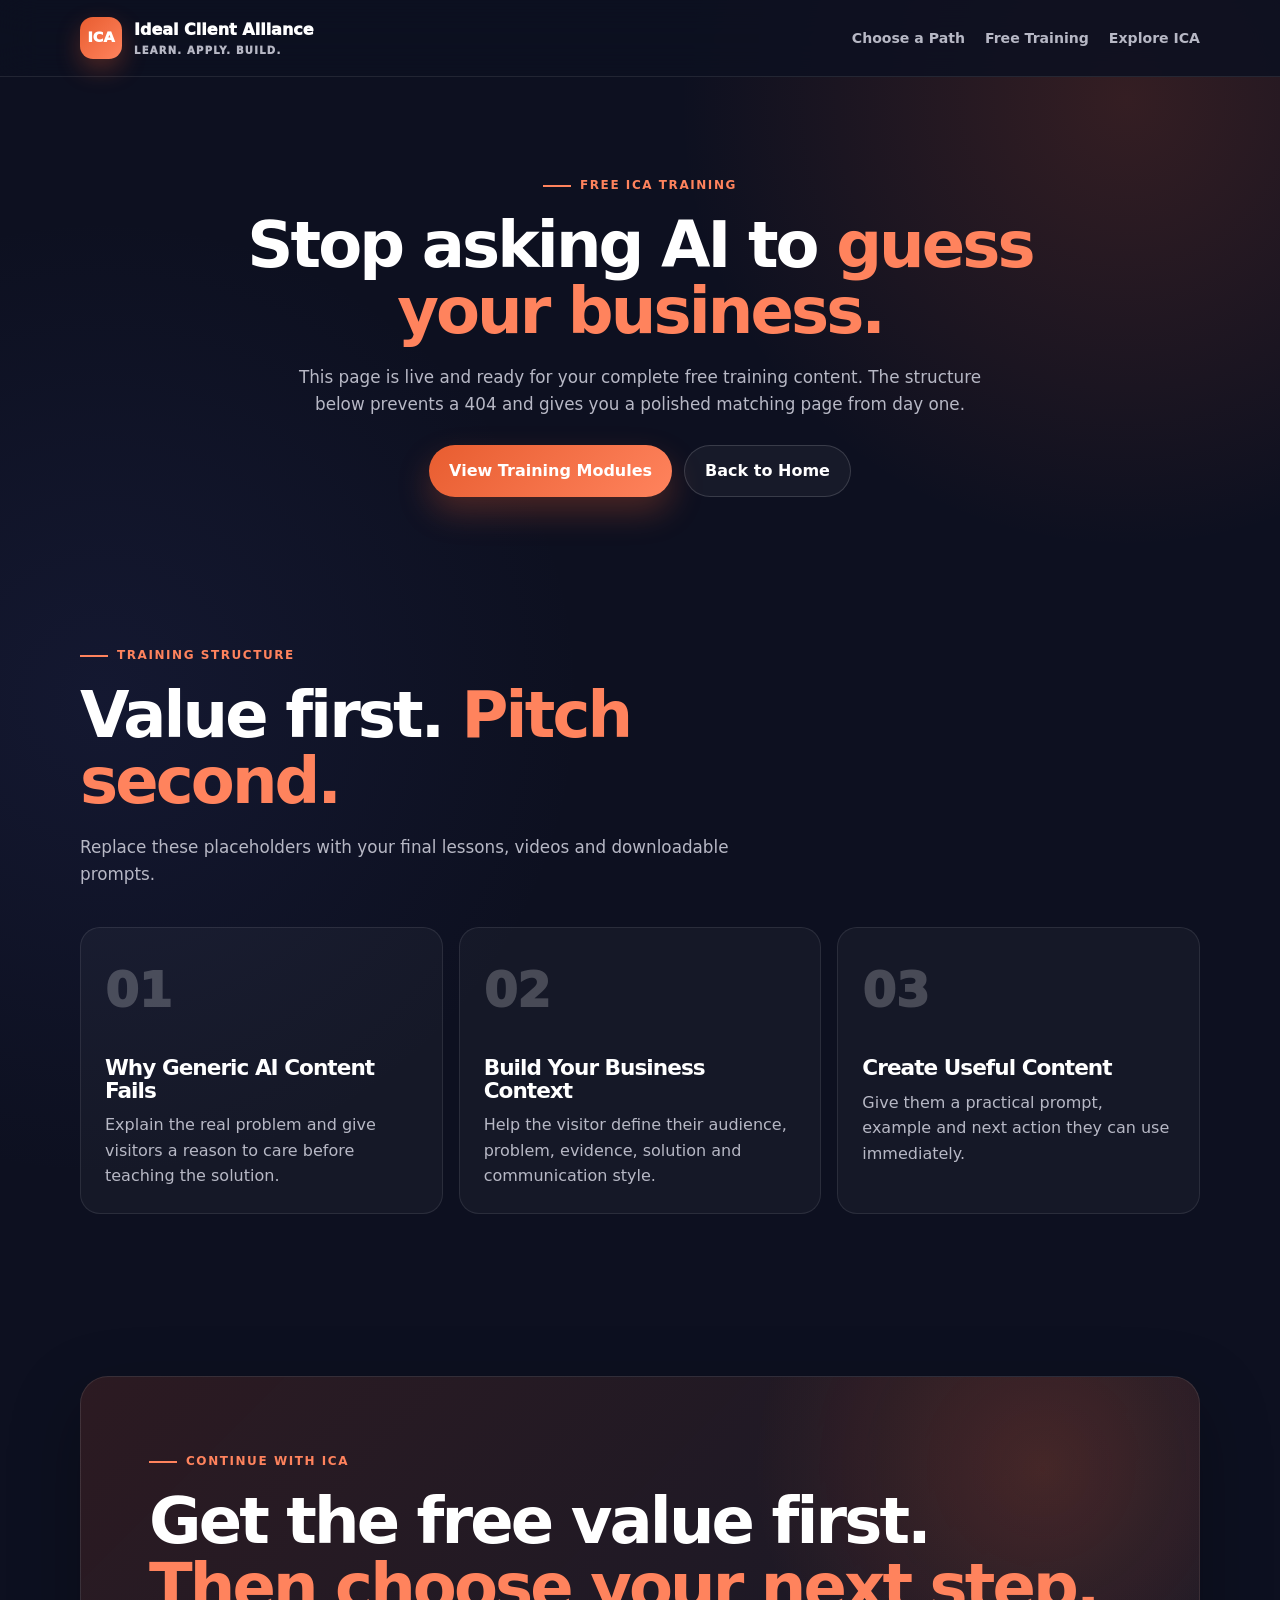
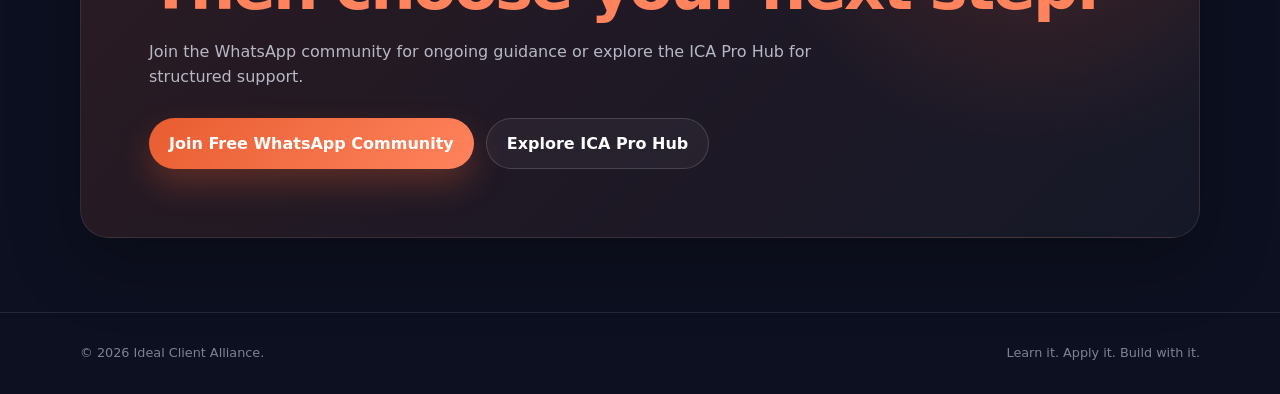
==== free-training.html @ 01053ea8 "Add files via upload" ====
<!DOCTYPE html>
<html lang="en">
<head>
  <meta charset="UTF-8">
  <meta name="viewport" content="width=device-width, initial-scale=1">
  <meta name="description" content="Free ICA AI training page.">
  <title>Free AI Training | Ideal Client Alliance</title>
  <link rel="stylesheet" href="css/styles.css">
  <script src="js/main.js" defer></script>
</head>
<body>
<header class="header">
  <div class="container nav">
    <a class="brand" href="index.html">
      <span class="brand-mark">ICA</span>
      <span>
        Ideal Client Alliance
        <small>Learn. Apply. Build.</small>
      </span>
    </a>

    <nav class="nav-links" aria-label="Main navigation">
      <a href="index.html#choose">Choose a Path</a>
      <a href="free-training.html">Free Training</a>
      <a href="explore-ica.html">Explore ICA</a>
    </nav>

    <button class="mobile-menu-button" type="button" aria-label="Open menu" aria-expanded="false">
      ☰
    </button>
  </div>
</header>

<main>
  <section class="page-hero">
    <div class="container">
      <span class="eyebrow">Free ICA training</span>
      <h1 class="section-title">Stop asking AI to <span class="orange">guess your business.</span></h1>
      <p class="section-copy">
        This page is live and ready for your complete free training content. The structure below prevents a 404
        and gives you a polished matching page from day one.
      </p>
      <div class="hero-actions" style="justify-content:center;">
        <a class="button button-primary" href="#training-modules">View Training Modules</a>
        <a class="button button-secondary" href="index.html">Back to Home</a>
      </div>
    </div>
  </section>

  <section class="section" id="training-modules">
    <div class="container">
      <span class="eyebrow">Training structure</span>
      <h2 class="section-title">Value first. <span class="orange">Pitch second.</span></h2>
      <p class="section-copy">
        Replace these placeholders with your final lessons, videos and downloadable prompts.
      </p>

      <div class="placeholder-grid">
        <article class="placeholder-card">
          <span>01</span>
          <h3>Why Generic AI Content Fails</h3>
          <p>Explain the real problem and give visitors a reason to care before teaching the solution.</p>
        </article>

        <article class="placeholder-card">
          <span>02</span>
          <h3>Build Your Business Context</h3>
          <p>Help the visitor define their audience, problem, evidence, solution and communication style.</p>
        </article>

        <article class="placeholder-card">
          <span>03</span>
          <h3>Create Useful Content</h3>
          <p>Give them a practical prompt, example and next action they can use immediately.</p>
        </article>
      </div>
    </div>
  </section>

  <section class="cta-section">
    <div class="container">
      <div class="cta-card glass">
        <span class="eyebrow">Continue with ICA</span>
        <h2>Get the free value first.<br><span class="orange">Then choose your next step.</span></h2>
        <p>
          Join the WhatsApp community for ongoing guidance or explore the ICA Pro Hub for structured support.
        </p>
        <div class="hero-actions">
          <a class="button button-primary" href="https://chat.whatsapp.com/ElAxhWWs9pXEI2l2cNnXFE?s=cl&p=i&ilr=4" target="_blank" rel="noopener">Join Free WhatsApp Community</a>
          <a class="button button-secondary" href="https://stan.store/lrmobi" target="_blank" rel="noopener">Explore ICA Pro Hub</a>
        </div>
      </div>
    </div>
  </section>
</main>

<footer class="footer">
  <div class="container footer-inner">
    <span>© <span data-year></span> Ideal Client Alliance.</span>
    <span>Learn it. Apply it. Build with it.</span>
  </div>
</footer>
</body>
</html>
---- css/styles.css ----
/* =========================================================
   ICA WEBSITE — SHARED STYLES
   ========================================================= */

:root {
  --deep: #0d1020;
  --navy: #1a1a2e;
  --panel: #17192c;
  --orange: #e85d30;
  --orange-light: #ff835d;
  --white: #ffffff;
  --grey: #b7b8c5;
  --grey-dark: #7f8192;
  --green: #5dd39e;
  --blue: #59a7ff;
  --border: rgba(255, 255, 255, 0.09);
  --container: 1120px;
  --shadow: 0 24px 70px rgba(0, 0, 0, 0.28);
}

* {
  box-sizing: border-box;
  margin: 0;
  padding: 0;
}

html {
  scroll-behavior: smooth;
}

body {
  min-height: 100vh;
  overflow-x: hidden;
  background:
    radial-gradient(circle at 88% 5%, rgba(232, 93, 48, 0.18), transparent 28rem),
    radial-gradient(circle at 8% 35%, rgba(70, 82, 170, 0.12), transparent 30rem),
    var(--deep);
  color: var(--white);
  font-family: Inter, ui-sans-serif, system-ui, -apple-system, BlinkMacSystemFont, "Segoe UI", sans-serif;
  line-height: 1.6;
}

a {
  color: inherit;
  text-decoration: none;
}

button,
input,
textarea {
  font: inherit;
}

img {
  display: block;
  max-width: 100%;
}

.container {
  width: min(calc(100% - 36px), var(--container));
  margin-inline: auto;
}

.header {
  position: sticky;
  top: 0;
  z-index: 50;
  border-bottom: 1px solid var(--border);
  background: rgba(13, 16, 32, 0.88);
  backdrop-filter: blur(18px);
  -webkit-backdrop-filter: blur(18px);
}

.nav {
  display: flex;
  min-height: 76px;
  align-items: center;
  justify-content: space-between;
  gap: 20px;
}

.brand {
  display: inline-flex;
  align-items: center;
  gap: 12px;
  font-weight: 950;
}

.brand-mark {
  display: grid;
  width: 42px;
  height: 42px;
  place-items: center;
  border-radius: 13px;
  background: linear-gradient(135deg, var(--orange), var(--orange-light));
  box-shadow: 0 10px 24px rgba(232, 93, 48, 0.3);
  font-size: 0.9rem;
}

.brand small {
  display: block;
  color: var(--grey);
  font-size: 0.63rem;
  letter-spacing: 0.12em;
  text-transform: uppercase;
}

.nav-links {
  display: flex;
  align-items: center;
  gap: 20px;
  color: var(--grey);
  font-size: 0.88rem;
  font-weight: 800;
}

.nav-links a:hover {
  color: var(--white);
}

.mobile-menu-button {
  display: none;
  width: 44px;
  height: 44px;
  place-items: center;
  border: 1px solid var(--border);
  border-radius: 12px;
  background: rgba(255,255,255,.05);
  color: var(--white);
  cursor: pointer;
}

.button {
  display: inline-flex;
  min-height: 50px;
  align-items: center;
  justify-content: center;
  gap: 9px;
  border: 0;
  border-radius: 999px;
  padding: 12px 20px;
  font-weight: 900;
  transition: transform 0.18s ease, box-shadow 0.18s ease, background 0.18s ease;
}

.button:hover {
  transform: translateY(-2px);
}

.button-primary {
  background: linear-gradient(135deg, var(--orange), var(--orange-light));
  color: var(--white);
  box-shadow: 0 15px 32px rgba(232, 93, 48, 0.28);
}

.button-secondary {
  border: 1px solid rgba(255, 255, 255, 0.15);
  background: rgba(255, 255, 255, 0.045);
  color: var(--white);
}

.eyebrow {
  display: inline-flex;
  align-items: center;
  gap: 9px;
  margin-bottom: 16px;
  color: var(--orange-light);
  font-size: 0.75rem;
  font-weight: 900;
  letter-spacing: 0.13em;
  text-transform: uppercase;
}

.eyebrow::before {
  width: 28px;
  height: 2px;
  background: currentColor;
  content: "";
}

.orange {
  color: var(--orange-light);
}

h1,
h2,
h3 {
  line-height: 1.04;
  letter-spacing: -0.045em;
}

.section {
  padding: 88px 0;
}

.section-title {
  max-width: 820px;
  font-size: clamp(2.2rem, 5vw, 4.5rem);
}

.section-copy {
  max-width: 720px;
  margin-top: 19px;
  color: var(--grey);
  font-size: 1.05rem;
}

.glass {
  border: 1px solid var(--border);
  background: linear-gradient(145deg, rgba(255, 255, 255, 0.07), rgba(255, 255, 255, 0.025));
  box-shadow: var(--shadow);
}

.hero {
  padding: 82px 0 46px;
}

.hero-grid {
  display: grid;
  grid-template-columns: 1.05fr 0.95fr;
  align-items: center;
  gap: 56px;
}

.hero h1 {
  font-size: clamp(3.2rem, 7.4vw, 6.6rem);
  letter-spacing: -0.075em;
}

.hero p {
  max-width: 660px;
  margin-top: 24px;
  color: var(--grey);
  font-size: 1.14rem;
}

.hero-actions {
  display: flex;
  flex-wrap: wrap;
  gap: 12px;
  margin-top: 28px;
}

.hero-visual {
  position: relative;
  min-height: 480px;
  overflow: hidden;
  border-radius: 30px;
}

.hero-visual img {
  width: 100%;
  height: 480px;
  object-fit: cover;
  object-position: center top;
}

.hero-visual::after {
  position: absolute;
  inset: auto 0 0;
  height: 55%;
  background: linear-gradient(to top, rgba(7, 9, 20, 0.98), transparent);
  content: "";
}

.hero-caption {
  position: absolute;
  z-index: 2;
  right: 24px;
  bottom: 22px;
  left: 24px;
}

.hero-caption small {
  color: var(--orange-light);
  font-size: 0.68rem;
  font-weight: 900;
  letter-spacing: 0.11em;
  text-transform: uppercase;
}

.hero-caption h3 {
  margin-top: 5px;
  font-size: 1.55rem;
}

.choose {
  padding: 42px 0 92px;
}

.choose-head {
  text-align: center;
}

.choose-head .section-title,
.choose-head .section-copy {
  margin-inline: auto;
}

.choice-grid {
  display: grid;
  grid-template-columns: repeat(4, 1fr);
  gap: 15px;
  margin-top: 42px;
}

.choice-card {
  position: relative;
  display: flex;
  min-height: 210px;
  flex-direction: column;
  border: 1px solid var(--border);
  border-radius: 20px;
  background: rgba(255, 255, 255, 0.035);
  padding: 22px;
  transition: transform 0.18s ease, border-color 0.18s ease, background 0.18s ease;
}

.choice-card:hover {
  transform: translateY(-6px);
  border-color: rgba(232, 93, 48, 0.38);
  background: rgba(232, 93, 48, 0.075);
}

.choice-icon {
  display: grid;
  width: 52px;
  height: 52px;
  place-items: center;
  border-radius: 16px;
  background: rgba(232, 93, 48, 0.13);
  color: var(--orange-light);
  font-size: 1.45rem;
}

.choice-card.green .choice-icon {
  background: rgba(93, 211, 158, 0.12);
  color: var(--green);
}

.choice-card.blue .choice-icon {
  background: rgba(89, 167, 255, 0.12);
  color: var(--blue);
}

.choice-card h3 {
  margin-top: 25px;
  font-size: 1.2rem;
}

.choice-card p {
  margin-top: 8px;
  color: var(--grey);
  font-size: 0.87rem;
}

.choice-arrow {
  position: absolute;
  right: 18px;
  bottom: 17px;
  color: var(--orange-light);
  font-weight: 950;
}

.proof-grid {
  display: grid;
  grid-template-columns: repeat(3, 1fr);
  gap: 14px;
  margin-top: 35px;
}

.proof-card {
  border: 1px solid var(--border);
  border-radius: 17px;
  background: rgba(255, 255, 255, 0.025);
  padding: 18px;
  text-align: center;
}

.proof-card span {
  display: block;
  margin-top: 4px;
  color: var(--grey);
  font-size: 0.82rem;
}

.cta-section {
  padding: 74px 0;
}

.cta-card {
  overflow: hidden;
  border-radius: 28px;
  padding: clamp(30px, 7vw, 68px);
  background:
    radial-gradient(circle at 86% 20%, rgba(232, 93, 48, 0.2), transparent 18rem),
    linear-gradient(135deg, rgba(232, 93, 48, 0.14), rgba(255, 255, 255, 0.035));
}

.cta-card h2 {
  font-size: clamp(2.2rem, 5vw, 4.5rem);
}

.cta-card p {
  max-width: 680px;
  margin-top: 18px;
  color: var(--grey);
}

.page-hero {
  padding: 92px 0 54px;
  text-align: center;
}

.page-hero .section-title,
.page-hero .section-copy {
  margin-inline: auto;
}

.placeholder-grid {
  display: grid;
  grid-template-columns: repeat(3, 1fr);
  gap: 16px;
  margin-top: 40px;
}

.placeholder-card {
  min-height: 230px;
  border: 1px solid var(--border);
  border-radius: 20px;
  background: rgba(255,255,255,.035);
  padding: 24px;
}

.placeholder-card span {
  color: rgba(255,255,255,.22);
  font-size: 3rem;
  font-weight: 950;
}

.placeholder-card h3 {
  margin-top: 28px;
  font-size: 1.35rem;
}

.placeholder-card p {
  margin-top: 10px;
  color: var(--grey);
}

.footer {
  border-top: 1px solid var(--border);
  padding: 30px 0;
  color: var(--grey-dark);
  font-size: 0.8rem;
}

.footer-inner {
  display: flex;
  justify-content: space-between;
  gap: 20px;
}

@media (max-width: 980px) {
  .hero-grid {
    grid-template-columns: 1fr;
  }

  .hero-visual {
    max-width: 650px;
  }

  .choice-grid {
    grid-template-columns: 1fr 1fr;
  }

  .placeholder-grid {
    grid-template-columns: 1fr;
  }
}

@media (max-width: 700px) {
  .mobile-menu-button {
    display: grid;
  }

  .nav-links {
    position: fixed;
    inset: 76px 14px auto;
    display: none;
    flex-direction: column;
    align-items: stretch;
    gap: 6px;
    border: 1px solid var(--border);
    border-radius: 18px;
    background: rgba(13,16,32,.98);
    box-shadow: var(--shadow);
    padding: 16px;
  }

  .nav-links.open {
    display: flex;
  }

  .nav-links a {
    border-radius: 12px;
    padding: 11px 12px;
  }

  .nav-links a:hover {
    background: rgba(255,255,255,.05);
  }
}

@media (max-width: 620px) {
  .hero {
    padding-top: 58px;
  }

  .hero h1 {
    font-size: clamp(3rem, 16vw, 4.9rem);
  }

  .hero-actions {
    display: grid;
  }

  .hero-actions .button {
    width: 100%;
  }

  .hero-visual,
  .hero-visual img {
    min-height: 450px;
    height: 450px;
  }

  .choice-grid,
  .proof-grid {
    grid-template-columns: 1fr;
  }

  .footer-inner {
    flex-direction: column;
  }
}
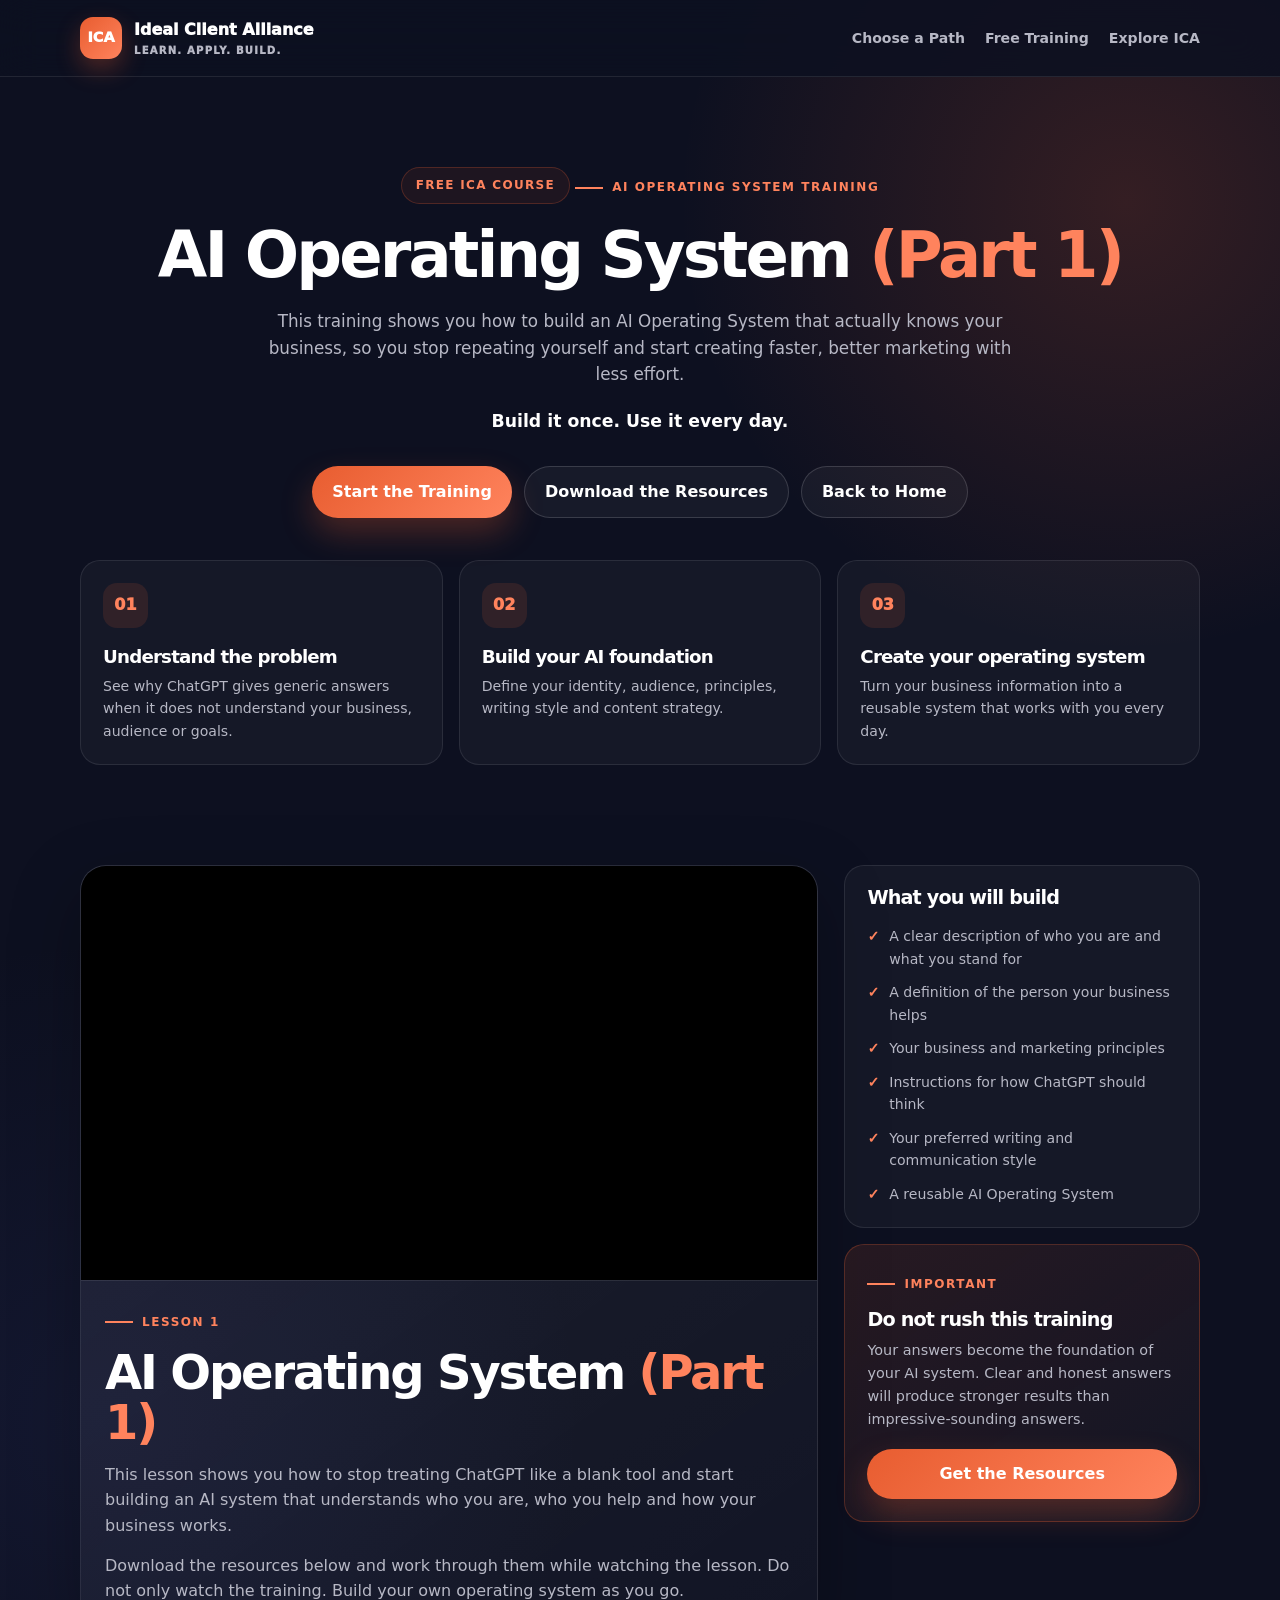
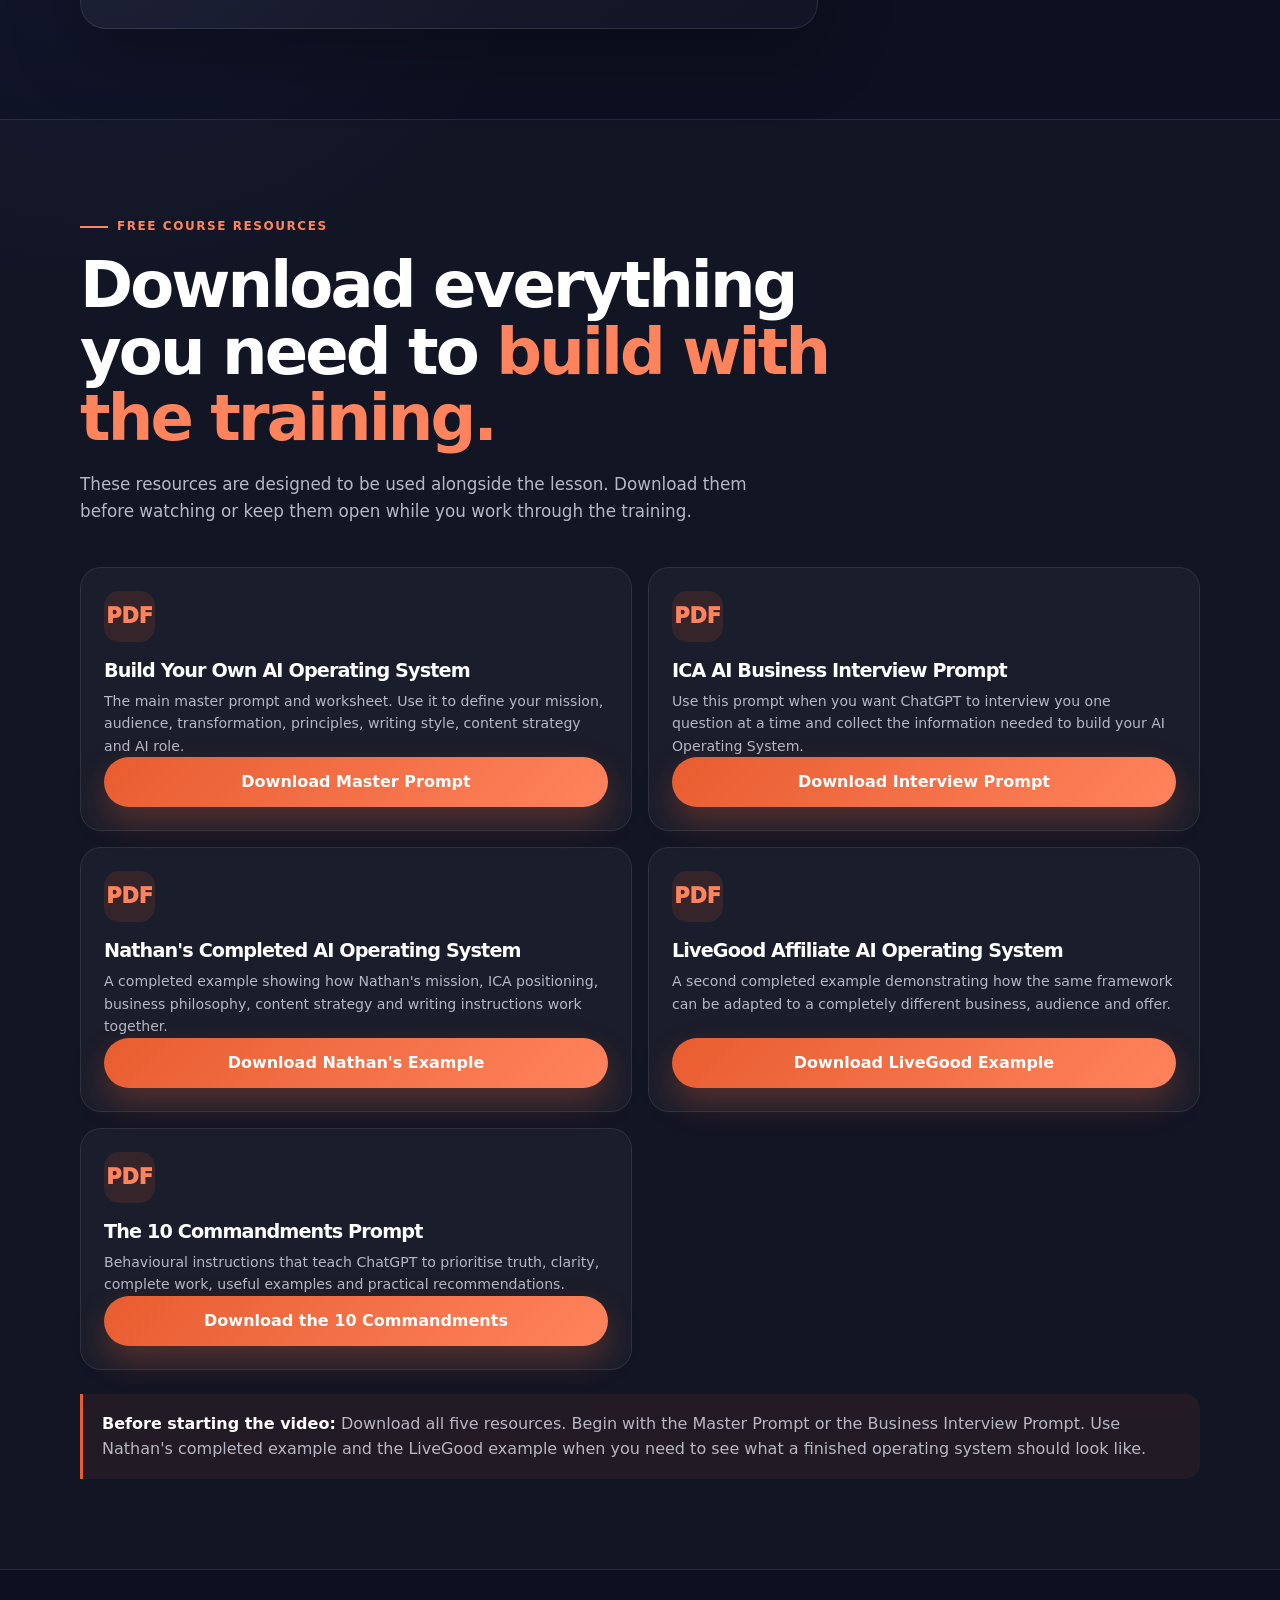
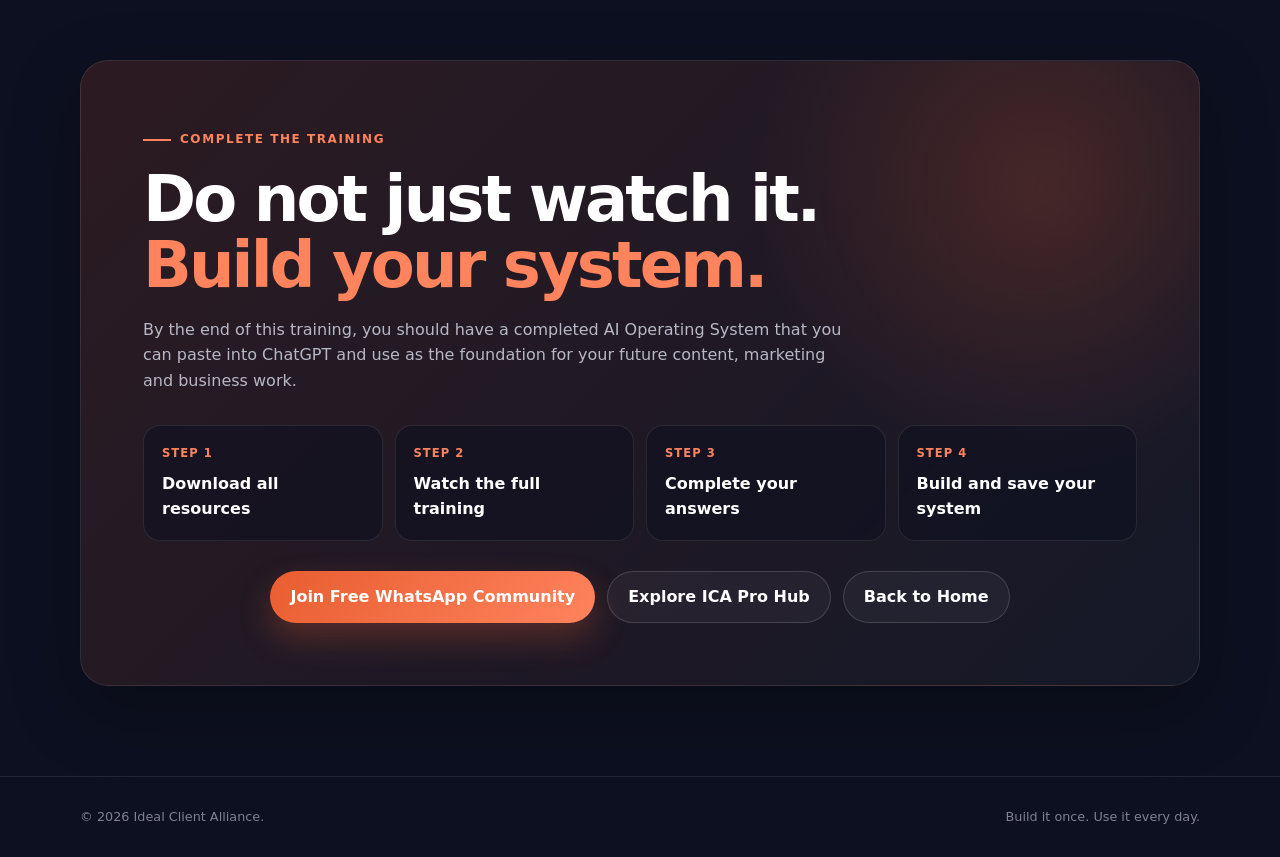
==== commit 6fdd66b6: "Enhance free training page with updated meta tags Updated meta tags and content for the free trainin" ====
--- a/free-training.html
+++ b/free-training.html
@@ -2,17 +2,403 @@
 <html lang="en">
 <head>
   <meta charset="UTF-8">
-  <meta name="viewport" content="width=device-width, initial-scale=1">
-  <meta name="description" content="Free ICA AI training page.">
-  <title>Free AI Training | Ideal Client Alliance</title>
+
+  <meta
+    name="viewport"
+    content="width=device-width, initial-scale=1"
+  >
+
+  <meta
+    name="description"
+    content="Free ICA training showing you how to build an AI Operating System that understands your business."
+  >
+
+  <meta name="theme-color" content="#0d1020">
+
+  <title>AI Operating System Part 1 | Ideal Client Alliance</title>
+
   <link rel="stylesheet" href="css/styles.css">
+
   <script src="js/main.js" defer></script>
+
+  <style>
+    /* =========================================================
+       FREE TRAINING PAGE
+       Page-specific styling
+       ========================================================= */
+
+    .course-hero {
+      padding: 90px 0 70px;
+      text-align: center;
+    }
+
+    .course-hero .section-title {
+      max-width: 980px;
+      margin-inline: auto;
+    }
+
+    .course-hero .section-copy {
+      max-width: 780px;
+      margin-inline: auto;
+    }
+
+    .course-tag {
+      display: inline-flex;
+      align-items: center;
+      gap: 9px;
+      margin-bottom: 18px;
+      border: 1px solid rgba(232, 93, 48, 0.25);
+      border-radius: 999px;
+      background: rgba(232, 93, 48, 0.08);
+      padding: 8px 14px;
+      color: var(--orange-light);
+      font-size: 0.75rem;
+      font-weight: 900;
+      letter-spacing: 0.11em;
+      text-transform: uppercase;
+    }
+
+    .course-statement {
+      display: block;
+      margin-top: 20px;
+      color: var(--white);
+      font-size: 1.08rem;
+      font-weight: 900;
+    }
+
+    .course-actions {
+      display: flex;
+      flex-wrap: wrap;
+      justify-content: center;
+      gap: 12px;
+      margin-top: 30px;
+    }
+
+    .course-overview {
+      display: grid;
+      grid-template-columns: repeat(3, 1fr);
+      gap: 16px;
+      margin-top: 42px;
+    }
+
+    .overview-card {
+      min-height: 170px;
+      border: 1px solid var(--border);
+      border-radius: 20px;
+      background: rgba(255, 255, 255, 0.035);
+      padding: 22px;
+      text-align: left;
+    }
+
+    .overview-card span {
+      display: grid;
+      width: 45px;
+      height: 45px;
+      place-items: center;
+      border-radius: 14px;
+      background: rgba(232, 93, 48, 0.13);
+      color: var(--orange-light);
+      font-weight: 950;
+    }
+
+    .overview-card h3 {
+      margin-top: 20px;
+      font-size: 1.14rem;
+    }
+
+    .overview-card p {
+      margin-top: 8px;
+      color: var(--grey);
+      font-size: 0.88rem;
+    }
+
+    .video-section {
+      padding: 30px 0 90px;
+    }
+
+    .video-layout {
+      display: grid;
+      grid-template-columns: minmax(0, 1.35fr) minmax(280px, 0.65fr);
+      align-items: start;
+      gap: 26px;
+    }
+
+    .video-card {
+      overflow: hidden;
+      border-radius: 26px;
+    }
+
+    .video-wrapper {
+      position: relative;
+      width: 100%;
+      padding-bottom: 56.25%;
+      background: #000;
+    }
+
+    .video-wrapper iframe {
+      position: absolute;
+      inset: 0;
+      width: 100%;
+      height: 100%;
+      border: 0;
+    }
+
+    .video-details {
+      border-top: 1px solid var(--border);
+      padding: 24px;
+    }
+
+    .video-details h2 {
+      font-size: clamp(1.8rem, 4vw, 3rem);
+    }
+
+    .video-details p {
+      margin-top: 14px;
+      color: var(--grey);
+    }
+
+    .lesson-sidebar {
+      display: grid;
+      gap: 16px;
+    }
+
+    .sidebar-card {
+      border: 1px solid var(--border);
+      border-radius: 20px;
+      background: rgba(255, 255, 255, 0.035);
+      padding: 22px;
+    }
+
+    .sidebar-card h3 {
+      font-size: 1.2rem;
+    }
+
+    .sidebar-card p {
+      margin-top: 9px;
+      color: var(--grey);
+      font-size: 0.9rem;
+    }
+
+    .lesson-list {
+      display: grid;
+      gap: 11px;
+      margin-top: 17px;
+      list-style: none;
+    }
+
+    .lesson-list li {
+      display: flex;
+      gap: 10px;
+      color: var(--grey);
+      font-size: 0.88rem;
+    }
+
+    .lesson-list li::before {
+      color: var(--orange-light);
+      content: "✓";
+      font-weight: 950;
+    }
+
+    .action-card {
+      border-color: rgba(232, 93, 48, 0.28);
+      background:
+        linear-gradient(
+          145deg,
+          rgba(232, 93, 48, 0.12),
+          rgba(255, 255, 255, 0.025)
+        );
+    }
+
+    .resources-section {
+      padding: 90px 0;
+      border-top: 1px solid var(--border);
+      border-bottom: 1px solid var(--border);
+      background: rgba(255, 255, 255, 0.018);
+    }
+
+    .resources-head {
+      max-width: 760px;
+    }
+
+    .resource-grid {
+      display: grid;
+      grid-template-columns: repeat(2, 1fr);
+      gap: 16px;
+      margin-top: 42px;
+    }
+
+    .resource-card {
+      display: flex;
+      min-height: 230px;
+      flex-direction: column;
+      border: 1px solid var(--border);
+      border-radius: 21px;
+      background: rgba(255, 255, 255, 0.035);
+      padding: 23px;
+      transition:
+        transform 0.18s ease,
+        border-color 0.18s ease,
+        background 0.18s ease;
+    }
+
+    .resource-card:hover {
+      transform: translateY(-5px);
+      border-color: rgba(232, 93, 48, 0.38);
+      background: rgba(232, 93, 48, 0.07);
+    }
+
+    .resource-icon {
+      display: grid;
+      width: 51px;
+      height: 51px;
+      place-items: center;
+      border-radius: 15px;
+      background: rgba(232, 93, 48, 0.13);
+      color: var(--orange-light);
+      font-size: 1.3rem;
+      font-weight: 950;
+    }
+
+    .resource-card h3 {
+      margin-top: 19px;
+      font-size: 1.2rem;
+    }
+
+    .resource-card p {
+      margin-top: 9px;
+      color: var(--grey);
+      font-size: 0.88rem;
+    }
+
+    .resource-card .button {
+      width: 100%;
+      margin-top: auto;
+    }
+
+    .resource-note {
+      margin-top: 24px;
+      border-left: 3px solid var(--orange);
+      border-radius: 0 15px 15px 0;
+      background: rgba(232, 93, 48, 0.07);
+      padding: 17px 19px;
+      color: var(--grey);
+    }
+
+    .resource-note strong {
+      color: var(--white);
+    }
+
+    .completion-section {
+      padding: 90px 0;
+    }
+
+    .completion-card {
+      overflow: hidden;
+      border-radius: 28px;
+      padding: clamp(30px, 6vw, 62px);
+      background:
+        radial-gradient(
+          circle at 86% 20%,
+          rgba(232, 93, 48, 0.2),
+          transparent 18rem
+        ),
+        linear-gradient(
+          135deg,
+          rgba(232, 93, 48, 0.14),
+          rgba(255, 255, 255, 0.035)
+        );
+    }
+
+    .completion-card h2 {
+      font-size: clamp(2.2rem, 5vw, 4.4rem);
+    }
+
+    .completion-card > p {
+      max-width: 710px;
+      margin-top: 18px;
+      color: var(--grey);
+    }
+
+    .completion-steps {
+      display: grid;
+      grid-template-columns: repeat(4, 1fr);
+      gap: 12px;
+      margin-top: 32px;
+    }
+
+    .completion-step {
+      border: 1px solid var(--border);
+      border-radius: 17px;
+      background: rgba(13, 16, 32, 0.55);
+      padding: 18px;
+    }
+
+    .completion-step strong {
+      display: block;
+      color: var(--orange-light);
+      font-size: 0.72rem;
+      letter-spacing: 0.09em;
+      text-transform: uppercase;
+    }
+
+    .completion-step span {
+      display: block;
+      margin-top: 8px;
+      font-weight: 850;
+    }
+
+    @media (max-width: 980px) {
+      .video-layout {
+        grid-template-columns: 1fr;
+      }
+
+      .course-overview,
+      .completion-steps {
+        grid-template-columns: 1fr 1fr;
+      }
+    }
+
+    @media (max-width: 700px) {
+      .resource-grid {
+        grid-template-columns: 1fr;
+      }
+    }
+
+    @media (max-width: 620px) {
+      .course-hero {
+        padding-top: 70px;
+      }
+
+      .course-overview,
+      .completion-steps {
+        grid-template-columns: 1fr;
+      }
+
+      .course-actions {
+        display: grid;
+      }
+
+      .course-actions .button {
+        width: 100%;
+      }
+
+      .video-details,
+      .sidebar-card,
+      .resource-card {
+        padding: 19px;
+      }
+    }
+  </style>
 </head>
+
 <body>
+
 <header class="header">
   <div class="container nav">
+
     <a class="brand" href="index.html">
       <span class="brand-mark">ICA</span>
+
       <span>
         Ideal Client Alliance
         <small>Learn. Apply. Build.</small>
@@ -25,80 +411,551 @@
       <a href="explore-ica.html">Explore ICA</a>
     </nav>
 
-    <button class="mobile-menu-button" type="button" aria-label="Open menu" aria-expanded="false">
+    <button
+      class="mobile-menu-button"
+      type="button"
+      aria-label="Open menu"
+      aria-expanded="false"
+    >
       ☰
     </button>
+
   </div>
 </header>
 
 <main>
-  <section class="page-hero">
+
+  <!-- ======================================================
+       COURSE INTRODUCTION
+       ====================================================== -->
+
+  <section class="course-hero">
+
     <div class="container">
-      <span class="eyebrow">Free ICA training</span>
-      <h1 class="section-title">Stop asking AI to <span class="orange">guess your business.</span></h1>
+
+      <span class="course-tag">
+        Free ICA Course
+      </span>
+
+      <span class="eyebrow">
+        AI Operating System Training
+      </span>
+
+      <h1 class="section-title">
+        AI Operating System
+        <span class="orange">(Part 1)</span>
+      </h1>
+
       <p class="section-copy">
-        This page is live and ready for your complete free training content. The structure below prevents a 404
-        and gives you a polished matching page from day one.
+        This training shows you how to build an AI Operating System
+        that actually knows your business, so you stop repeating
+        yourself and start creating faster, better marketing with
+        less effort.
       </p>
-      <div class="hero-actions" style="justify-content:center;">
-        <a class="button button-primary" href="#training-modules">View Training Modules</a>
-        <a class="button button-secondary" href="index.html">Back to Home</a>
+
+      <strong class="course-statement">
+        Build it once. Use it every day.
+      </strong>
+
+      <div class="course-actions">
+
+        <a
+          class="button button-primary"
+          href="#course-video"
+        >
+          Start the Training
+        </a>
+
+        <a
+          class="button button-secondary"
+          href="#resources"
+        >
+          Download the Resources
+        </a>
+
+        <a
+          class="button button-secondary"
+          href="index.html"
+        >
+          Back to Home
+        </a>
+
       </div>
+
+      <div class="course-overview">
+
+        <article class="overview-card">
+          <span>01</span>
+
+          <h3>Understand the problem</h3>
+
+          <p>
+            See why ChatGPT gives generic answers when it does not
+            understand your business, audience or goals.
+          </p>
+        </article>
+
+        <article class="overview-card">
+          <span>02</span>
+
+          <h3>Build your AI foundation</h3>
+
+          <p>
+            Define your identity, audience, principles, writing style
+            and content strategy.
+          </p>
+        </article>
+
+        <article class="overview-card">
+          <span>03</span>
+
+          <h3>Create your operating system</h3>
+
+          <p>
+            Turn your business information into a reusable system
+            that works with you every day.
+          </p>
+        </article>
+
+      </div>
+
     </div>
+
   </section>
 
-  <section class="section" id="training-modules">
+
+  <!-- ======================================================
+       VIDEO LESSON
+       ====================================================== -->
+
+  <section
+    class="video-section"
+    id="course-video"
+  >
+
     <div class="container">
-      <span class="eyebrow">Training structure</span>
-      <h2 class="section-title">Value first. <span class="orange">Pitch second.</span></h2>
-      <p class="section-copy">
-        Replace these placeholders with your final lessons, videos and downloadable prompts.
-      </p>
-
-      <div class="placeholder-grid">
-        <article class="placeholder-card">
-          <span>01</span>
-          <h3>Why Generic AI Content Fails</h3>
-          <p>Explain the real problem and give visitors a reason to care before teaching the solution.</p>
+
+      <div class="video-layout">
+
+        <article class="video-card glass">
+
+          <div class="video-wrapper">
+
+            <iframe
+              src="https://www.youtube.com/embed/I6OfOA8sbFc?rel=0"
+              title="AI Operating System Part 1"
+              loading="lazy"
+              allow="accelerometer; autoplay; clipboard-write; encrypted-media; gyroscope; picture-in-picture; web-share"
+              allowfullscreen
+            ></iframe>
+
+          </div>
+
+          <div class="video-details">
+
+            <span class="eyebrow">
+              Lesson 1
+            </span>
+
+            <h2>
+              AI Operating System
+              <span class="orange">(Part 1)</span>
+            </h2>
+
+            <p>
+              This lesson shows you how to stop treating ChatGPT like
+              a blank tool and start building an AI system that
+              understands who you are, who you help and how your
+              business works.
+            </p>
+
+            <p>
+              Download the resources below and work through them while
+              watching the lesson. Do not only watch the training.
+              Build your own operating system as you go.
+            </p>
+
+          </div>
+
         </article>
 
-        <article class="placeholder-card">
-          <span>02</span>
-          <h3>Build Your Business Context</h3>
-          <p>Help the visitor define their audience, problem, evidence, solution and communication style.</p>
+
+        <aside class="lesson-sidebar">
+
+          <article class="sidebar-card">
+
+            <h3>
+              What you will build
+            </h3>
+
+            <ul class="lesson-list">
+
+              <li>
+                A clear description of who you are and what you stand for
+              </li>
+
+              <li>
+                A definition of the person your business helps
+              </li>
+
+              <li>
+                Your business and marketing principles
+              </li>
+
+              <li>
+                Instructions for how ChatGPT should think
+              </li>
+
+              <li>
+                Your preferred writing and communication style
+              </li>
+
+              <li>
+                A reusable AI Operating System
+              </li>
+
+            </ul>
+
+          </article>
+
+
+          <article class="sidebar-card action-card">
+
+            <span class="eyebrow">
+              Important
+            </span>
+
+            <h3>
+              Do not rush this training
+            </h3>
+
+            <p>
+              Your answers become the foundation of your AI system.
+              Clear and honest answers will produce stronger results
+              than impressive-sounding answers.
+            </p>
+
+            <a
+              class="button button-primary"
+              href="#resources"
+              style="width:100%; margin-top:18px;"
+            >
+              Get the Resources
+            </a>
+
+          </article>
+
+        </aside>
+
+      </div>
+
+    </div>
+
+  </section>
+
+
+  <!-- ======================================================
+       DOWNLOADABLE RESOURCES
+       ====================================================== -->
+
+  <section
+    class="resources-section"
+    id="resources"
+  >
+
+    <div class="container">
+
+      <div class="resources-head">
+
+        <span class="eyebrow">
+          Free course resources
+        </span>
+
+        <h2 class="section-title">
+          Download everything you need to
+          <span class="orange">build with the training.</span>
+        </h2>
+
+        <p class="section-copy">
+          These resources are designed to be used alongside the
+          lesson. Download them before watching or keep them open
+          while you work through the training.
+        </p>
+
+      </div>
+
+
+      <div class="resource-grid">
+
+        <!-- Resource 1 -->
+
+        <article class="resource-card">
+
+          <span class="resource-icon">
+            PDF
+          </span>
+
+          <h3>
+            Build Your Own AI Operating System
+          </h3>
+
+          <p>
+            The main master prompt and worksheet. Use it to define
+            your mission, audience, transformation, principles,
+            writing style, content strategy and AI role.
+          </p>
+
+          <a
+            class="button button-primary"
+            href="resources/buildyourownaioperatingsystemmasterprompt.pdf"
+            download
+          >
+            Download Master Prompt
+          </a>
+
         </article>
 
-        <article class="placeholder-card">
-          <span>03</span>
-          <h3>Create Useful Content</h3>
-          <p>Give them a practical prompt, example and next action they can use immediately.</p>
+
+        <!-- Resource 2 -->
+
+        <article class="resource-card">
+
+          <span class="resource-icon">
+            PDF
+          </span>
+
+          <h3>
+            ICA AI Business Interview Prompt
+          </h3>
+
+          <p>
+            Use this prompt when you want ChatGPT to interview you
+            one question at a time and collect the information needed
+            to build your AI Operating System.
+          </p>
+
+          <a
+            class="button button-primary"
+            href="resources/icaaibusinessinterviewprompt.pdf"
+            download
+          >
+            Download Interview Prompt
+          </a>
+
         </article>
+
+
+        <!-- Resource 3 -->
+
+        <article class="resource-card">
+
+          <span class="resource-icon">
+            PDF
+          </span>
+
+          <h3>
+            Nathan's Completed AI Operating System
+          </h3>
+
+          <p>
+            A completed example showing how Nathan's mission, ICA
+            positioning, business philosophy, content strategy and
+            writing instructions work together.
+          </p>
+
+          <a
+            class="button button-primary"
+            href="resources/masteraipromptexamplenathansanswers.pdf"
+            download
+          >
+            Download Nathan's Example
+          </a>
+
+        </article>
+
+
+        <!-- Resource 4 -->
+
+        <article class="resource-card">
+
+          <span class="resource-icon">
+            PDF
+          </span>
+
+          <h3>
+            LiveGood Affiliate AI Operating System
+          </h3>
+
+          <p>
+            A second completed example demonstrating how the same
+            framework can be adapted to a completely different
+            business, audience and offer.
+          </p>
+
+          <a
+            class="button button-primary"
+            href="resources/livegoodaffiliateaioperatingsystemexample.pdf"
+            download
+          >
+            Download LiveGood Example
+          </a>
+
+        </article>
+
+
+        <!-- Resource 5 -->
+
+        <article class="resource-card">
+
+          <span class="resource-icon">
+            PDF
+          </span>
+
+          <h3>
+            The 10 Commandments Prompt
+          </h3>
+
+          <p>
+            Behavioural instructions that teach ChatGPT to prioritise
+            truth, clarity, complete work, useful examples and
+            practical recommendations.
+          </p>
+
+          <a
+            class="button button-primary"
+            href="resources/the10commandmentsprompt.pdf"
+            download
+          >
+            Download the 10 Commandments
+          </a>
+
+        </article>
+
       </div>
+
+
+      <div class="resource-note">
+
+        <strong>Before starting the video:</strong>
+
+        Download all five resources. Begin with the Master Prompt or
+        the Business Interview Prompt. Use Nathan's completed example
+        and the LiveGood example when you need to see what a finished
+        operating system should look like.
+
+      </div>
+
     </div>
+
   </section>
 
-  <section class="cta-section">
+
+  <!-- ======================================================
+       COURSE COMPLETION
+       ====================================================== -->
+
+  <section class="completion-section">
+
     <div class="container">
-      <div class="cta-card glass">
-        <span class="eyebrow">Continue with ICA</span>
-        <h2>Get the free value first.<br><span class="orange">Then choose your next step.</span></h2>
+
+      <div class="completion-card glass">
+
+        <span class="eyebrow">
+          Complete the training
+        </span>
+
+        <h2>
+          Do not just watch it.
+          <br>
+          <span class="orange">
+            Build your system.
+          </span>
+        </h2>
+
         <p>
-          Join the WhatsApp community for ongoing guidance or explore the ICA Pro Hub for structured support.
+          By the end of this training, you should have a completed
+          AI Operating System that you can paste into ChatGPT and use
+          as the foundation for your future content, marketing and
+          business work.
         </p>
-        <div class="hero-actions">
-          <a class="button button-primary" href="https://chat.whatsapp.com/ElAxhWWs9pXEI2l2cNnXFE?s=cl&p=i&ilr=4" target="_blank" rel="noopener">Join Free WhatsApp Community</a>
-          <a class="button button-secondary" href="https://stan.store/lrmobi" target="_blank" rel="noopener">Explore ICA Pro Hub</a>
+
+        <div class="completion-steps">
+
+          <article class="completion-step">
+            <strong>Step 1</strong>
+            <span>Download all resources</span>
+          </article>
+
+          <article class="completion-step">
+            <strong>Step 2</strong>
+            <span>Watch the full training</span>
+          </article>
+
+          <article class="completion-step">
+            <strong>Step 3</strong>
+            <span>Complete your answers</span>
+          </article>
+
+          <article class="completion-step">
+            <strong>Step 4</strong>
+            <span>Build and save your system</span>
+          </article>
+
         </div>
+
+        <div class="course-actions">
+
+          <a
+            class="button button-primary"
+            href="https://chat.whatsapp.com/ElAxhWWs9pXEI2l2cNnXFE?s=cl&p=i&ilr=4"
+            target="_blank"
+            rel="noopener"
+          >
+            Join Free WhatsApp Community
+          </a>
+
+          <a
+            class="button button-secondary"
+            href="https://stan.store/lrmobi"
+            target="_blank"
+            rel="noopener"
+          >
+            Explore ICA Pro Hub
+          </a>
+
+          <a
+            class="button button-secondary"
+            href="index.html"
+          >
+            Back to Home
+          </a>
+
+        </div>
+
       </div>
+
     </div>
+
   </section>
+
 </main>
 
+
 <footer class="footer">
+
   <div class="container footer-inner">
-    <span>© <span data-year></span> Ideal Client Alliance.</span>
-    <span>Learn it. Apply it. Build with it.</span>
+
+    <span>
+      © <span data-year></span> Ideal Client Alliance.
+    </span>
+
+    <span>
+      Build it once. Use it every day.
+    </span>
+
   </div>
+
 </footer>
+
 </body>
 </html>
